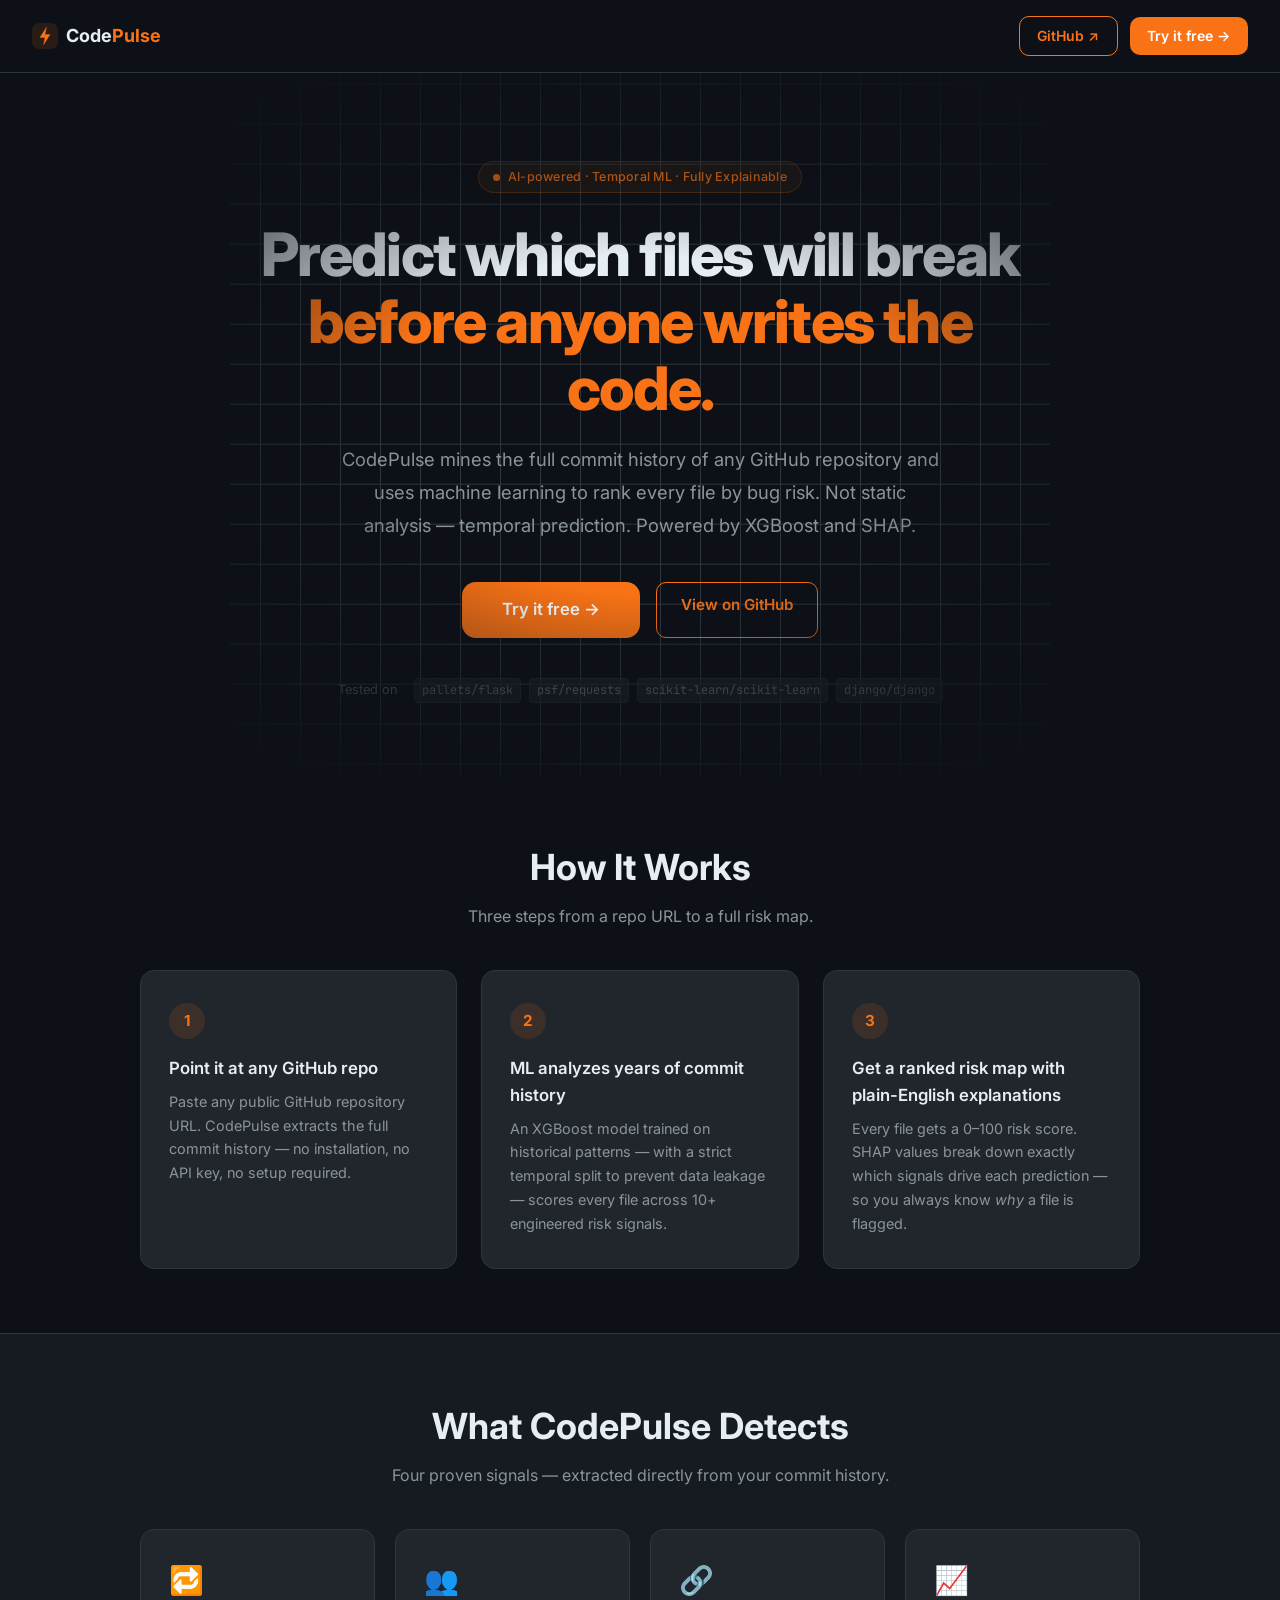
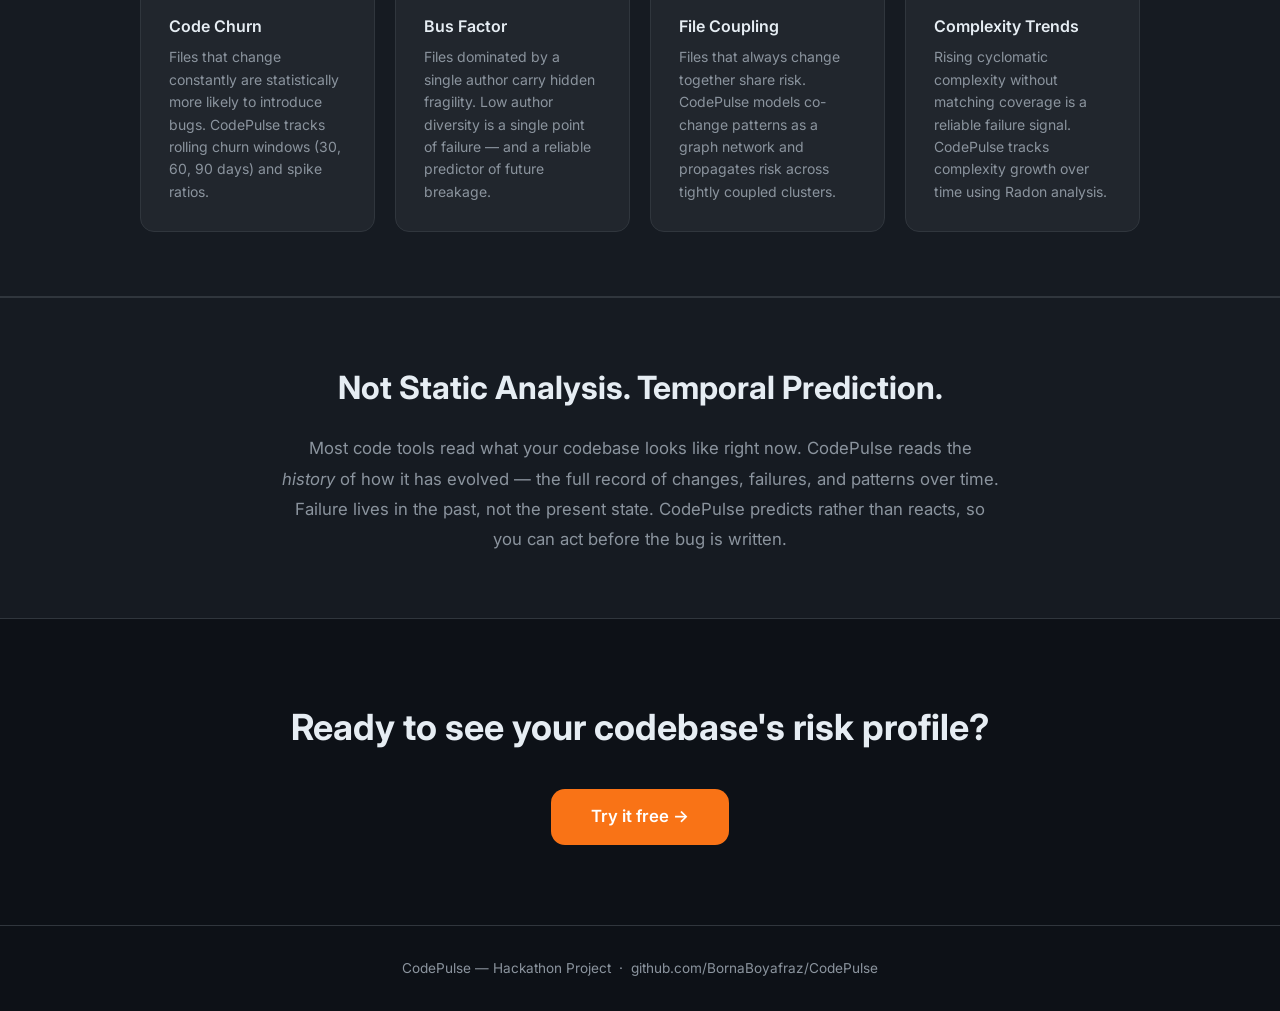
==== frontend/landing.html @ 40eefdd3 "feat: add landing page and remove auth — open app, single Try-it CTA - landing.html: hero with anima" ====
<!DOCTYPE html>
<html lang="en">
<head>
  <meta charset="UTF-8" />
  <meta name="viewport" content="width=device-width, initial-scale=1.0" />
  <title>CodePulse — Predictive Code Risk</title>
  <meta name="description" content="CodePulse mines your git history and uses machine learning to rank every file by bug risk — before anyone writes the code." />

  <!-- Fonts -->
  <link rel="preconnect" href="https://fonts.googleapis.com" />
  <link rel="preconnect" href="https://fonts.gstatic.com" crossorigin />
  <link href="https://fonts.googleapis.com/css2?family=Inter:wght@400;500;600;700;800&family=JetBrains+Mono:wght@400;500&display=swap" rel="stylesheet" />

  <!-- Styles -->
  <link rel="stylesheet" href="css/landing.css" />
</head>
<body>

  <!-- ══════════════ NAVBAR ══════════════ -->
  <nav class="site-nav" aria-label="CodePulse navigation">
    <a href="/landing.html" class="nav-brand" aria-label="CodePulse home">
      <svg width="26" height="26" viewBox="0 0 36 36" fill="none" aria-hidden="true" xmlns="http://www.w3.org/2000/svg">
        <rect width="36" height="36" rx="10" fill="#f97316" fill-opacity="0.12"/>
        <path d="M20 6L11 20H18L16 30L25 16H18L20 6Z" fill="#f97316" stroke="#f97316" stroke-width="0.5" stroke-linejoin="round"/>
      </svg>
      <span>Code<span class="accent">Pulse</span></span>
    </a>
    <div class="nav-actions">
      <a href="https://github.com/BornaBoyafraz/CodePulse" target="_blank" rel="noopener" class="btn-outline" style="font-size:0.875rem; padding:0.5rem 1.1rem;">
        GitHub ↗
      </a>
      <a href="/index.html" class="btn-primary" style="font-size:0.875rem; padding:0.5rem 1.1rem;">
        Try it free →
      </a>
    </div>
  </nav>

  <!-- ══════════════ HERO ══════════════ -->
  <section class="hero hero-bg" aria-label="Hero">

    <!-- Eyebrow badge -->
    <div class="hero-badge" aria-label="Product type">
      <span class="badge-dot"></span>
      AI-powered · Temporal ML · Fully Explainable
    </div>

    <h1>
      Predict which files will break<br />
      <span class="accent">before anyone writes the code.</span>
    </h1>
    <p class="sub">
      CodePulse mines the full commit history of any GitHub repository and uses
      machine learning to rank every file by bug risk. Not static analysis — temporal prediction.
      Powered by XGBoost and SHAP.
    </p>
    <div class="hero-cta">
      <a href="/index.html" class="btn-primary lg">Try it free →</a>
      <a href="https://github.com/BornaBoyafraz/CodePulse" target="_blank" rel="noopener" class="btn-outline lg">View on GitHub</a>
    </div>

    <!-- Demo strip -->
    <p class="demo-strip">
      Tested on &nbsp;
      <span class="repo-tag">pallets/flask</span>
      <span class="repo-tag">psf/requests</span>
      <span class="repo-tag">scikit-learn/scikit-learn</span>
      <span class="repo-tag">django/django</span>
    </p>

  </section>

  <!-- ══════════════ HOW IT WORKS ══════════════ -->
  <section class="section" aria-label="How it works">
    <div class="section-label">
      <h2>How It Works</h2>
      <p>Three steps from a repo URL to a full risk map.</p>
    </div>

    <div class="steps-grid">

      <div class="step-card">
        <div class="step-number">1</div>
        <h3>Point it at any GitHub repo</h3>
        <p>
          Paste any public GitHub repository URL. CodePulse extracts the full commit
          history — no installation, no API key, no setup required.
        </p>
      </div>

      <div class="step-card">
        <div class="step-number">2</div>
        <h3>ML analyzes years of commit history</h3>
        <p>
          An XGBoost model trained on historical patterns — with a strict temporal split
          to prevent data leakage — scores every file across 10+ engineered risk signals.
        </p>
      </div>

      <div class="step-card">
        <div class="step-number">3</div>
        <h3>Get a ranked risk map with plain-English explanations</h3>
        <p>
          Every file gets a 0–100 risk score. SHAP values break down exactly which
          signals drive each prediction — so you always know <em>why</em> a file is flagged.
        </p>
      </div>

    </div>
  </section>

  <!-- ══════════════ WHAT IT DETECTS ══════════════ -->
  <section class="section" style="background: var(--bg-secondary); border-top: 1px solid var(--border); border-bottom: 1px solid var(--border);" aria-label="Risk signals">
    <div class="section-label">
      <h2>What CodePulse Detects</h2>
      <p>Four proven signals — extracted directly from your commit history.</p>
    </div>

    <div class="features-grid">

      <div class="feature-card">
        <div class="feature-icon">🔁</div>
        <h3>Code Churn</h3>
        <p>
          Files that change constantly are statistically more likely to introduce bugs.
          CodePulse tracks rolling churn windows (30, 60, 90 days) and spike ratios.
        </p>
      </div>

      <div class="feature-card">
        <div class="feature-icon">👥</div>
        <h3>Bus Factor</h3>
        <p>
          Files dominated by a single author carry hidden fragility. Low author diversity
          is a single point of failure — and a reliable predictor of future breakage.
        </p>
      </div>

      <div class="feature-card">
        <div class="feature-icon">🔗</div>
        <h3>File Coupling</h3>
        <p>
          Files that always change together share risk. CodePulse models co-change
          patterns as a graph network and propagates risk across tightly coupled clusters.
        </p>
      </div>

      <div class="feature-card">
        <div class="feature-icon">📈</div>
        <h3>Complexity Trends</h3>
        <p>
          Rising cyclomatic complexity without matching coverage is a reliable failure
          signal. CodePulse tracks complexity growth over time using Radon analysis.
        </p>
      </div>

    </div>
  </section>

  <!-- ══════════════ WHY IT'S DIFFERENT ══════════════ -->
  <section class="section why-section" aria-label="Why CodePulse is different">
    <div class="why-inner">
      <h2>Not Static Analysis. Temporal Prediction.</h2>
      <p>
        Most code tools read what your codebase looks like right now. CodePulse reads the
        <em>history</em> of how it has evolved — the full record of changes, failures, and
        patterns over time. Failure lives in the past, not the present state. CodePulse
        predicts rather than reacts, so you can act before the bug is written.
      </p>
    </div>
  </section>

  <!-- ══════════════ CTA BANNER ══════════════ -->
  <section class="cta-banner" aria-label="Call to action">
    <h2>Ready to see your codebase's risk profile?</h2>
    <a href="/index.html" class="btn-primary lg">Try it free →</a>
  </section>

  <!-- ══════════════ FOOTER ══════════════ -->
  <footer class="site-footer" aria-label="Site footer">
    CodePulse — Hackathon Project &nbsp;·&nbsp;
    <a href="https://github.com/BornaBoyafraz/CodePulse" target="_blank" rel="noopener">
      github.com/BornaBoyafraz/CodePulse
    </a>
  </footer>

</body>
</html>
---- frontend/css/landing.css ----
/* CodePulse — Auth & Landing Pages Stylesheet
   Used by: landing.html, login.html, signup.html
   Dark theme consistent with the main app (style.css).
   ─────────────────────────────────────────────────────────────── */

/* ─── Design tokens (mirror style.css) ───────────────────────── */
:root {
  --bg-primary:     #0d1117;
  --bg-secondary:   #161b22;
  --bg-card:        #21262d;
  --border:         #30363d;
  --text-primary:   #e6edf3;
  --text-secondary: #8b949e;
  --accent:         #f97316;
  --accent-hover:   #ea6c0a;
  --accent-dim:     rgba(249, 115, 22, 0.12);
  --risk-red:       #f85149;
  --font-sans:      'Inter', system-ui, -apple-system, sans-serif;
  --radius-sm:      6px;
  --radius-md:      10px;
  --radius-lg:      14px;
}

/* ─── Base ───────────────────────────────────────────────────── */
*, *::before, *::after { box-sizing: border-box; margin: 0; padding: 0; }

html { scroll-behavior: smooth; }

body {
  background: var(--bg-primary);
  color: var(--text-primary);
  font-family: var(--font-sans);
  font-size: 1rem;
  line-height: 1.6;
  min-height: 100vh;
}

a { color: var(--accent); text-decoration: none; }
a:hover { text-decoration: underline; }

/* ─── Navbar ─────────────────────────────────────────────────── */
.site-nav {
  display: flex;
  align-items: center;
  justify-content: space-between;
  padding: 1rem 2rem;
  border-bottom: 1px solid var(--border);
  background: var(--bg-primary);
  position: sticky;
  top: 0;
  z-index: 10;
}

.nav-brand {
  display: flex;
  align-items: center;
  gap: 0.5rem;
  font-size: 1.125rem;
  font-weight: 700;
  color: var(--text-primary);
  text-decoration: none;
}

.nav-brand:hover { text-decoration: none; }

.nav-brand .accent { color: var(--accent); }

.nav-actions { display: flex; align-items: center; gap: 0.75rem; }

/* ─── Buttons ────────────────────────────────────────────────── */
.btn-primary {
  background: var(--accent);
  color: #fff;
  border: none;
  padding: 0.65rem 1.5rem;
  border-radius: var(--radius-md);
  font-size: 0.95rem;
  font-weight: 600;
  cursor: pointer;
  transition: background 0.2s;
  display: inline-block;
  text-align: center;
}

.btn-primary:hover {
  background: var(--accent-hover);
  text-decoration: none;
  box-shadow: 0 4px 20px rgba(249, 115, 22, 0.35);
}

.btn-primary.lg { padding: 0.9rem 2.5rem; font-size: 1.05rem; border-radius: var(--radius-lg); }

.btn-outline {
  background: transparent;
  color: var(--accent);
  border: 1.5px solid var(--accent);
  padding: 0.65rem 1.5rem;
  border-radius: var(--radius-md);
  font-size: 0.95rem;
  font-weight: 600;
  cursor: pointer;
  transition: background 0.2s, color 0.2s;
  display: inline-block;
  text-align: center;
}

.btn-outline:hover { background: var(--accent); color: #fff; text-decoration: none; }

/* ─── Hero ───────────────────────────────────────────────────── */
.hero {
  text-align: center;
  padding: 5.5rem 1.5rem 4.5rem;
  max-width: 820px;
  margin: 0 auto;
}

/* Eyebrow badge */
.hero-badge {
  display: inline-flex;
  align-items: center;
  gap: 0.5rem;
  background: rgba(249, 115, 22, 0.08);
  border: 1px solid rgba(249, 115, 22, 0.25);
  border-radius: 100px;
  padding: 0.3rem 0.9rem;
  font-size: 0.78rem;
  font-weight: 500;
  color: var(--accent);
  letter-spacing: 0.02em;
  margin-bottom: 1.75rem;
}

.badge-dot {
  width: 7px;
  height: 7px;
  border-radius: 50%;
  background: var(--accent);
  display: inline-block;
  animation: pulse-dot 2s ease-in-out infinite;
}

@keyframes pulse-dot {
  0%, 100% { opacity: 1; transform: scale(1); }
  50% { opacity: 0.5; transform: scale(0.85); }
}

.hero h1 {
  font-size: clamp(2.25rem, 5.5vw, 3.75rem);
  font-weight: 800;
  line-height: 1.12;
  letter-spacing: -0.03em;
  color: var(--text-primary);
  margin-bottom: 1.25rem;
}

.hero h1 .accent { color: var(--accent); }

.hero .sub {
  color: var(--text-secondary);
  font-size: clamp(1rem, 2vw, 1.15rem);
  max-width: 600px;
  margin: 0 auto 2.5rem;
  line-height: 1.8;
}

.hero-cta {
  display: flex;
  justify-content: center;
  gap: 1rem;
  flex-wrap: wrap;
  margin-bottom: 2.5rem;
}

/* Demo strip */
.demo-strip {
  font-size: 0.8rem;
  color: var(--text-secondary);
  opacity: 0.65;
  max-width: none;
  display: flex;
  align-items: center;
  justify-content: center;
  gap: 0.5rem;
  flex-wrap: wrap;
}

.repo-tag {
  font-family: 'JetBrains Mono', 'Courier New', monospace;
  font-size: 0.75rem;
  background: var(--bg-card);
  border: 1px solid var(--border);
  border-radius: 4px;
  padding: 2px 7px;
  color: var(--text-secondary);
}

/* ─── Section headers ────────────────────────────────────────── */
.section { padding: 4rem 1.5rem; }

.section-label {
  text-align: center;
  margin-bottom: 2.5rem;
}

.section-label h2 {
  font-size: clamp(1.5rem, 3.5vw, 2.25rem);
  font-weight: 700;
  color: var(--text-primary);
}

.section-label p {
  color: var(--text-secondary);
  font-size: 1rem;
  margin-top: 0.5rem;
}

/* ─── How it works: step cards ───────────────────────────────── */
.steps-grid {
  display: grid;
  grid-template-columns: repeat(auto-fit, minmax(240px, 1fr));
  gap: 1.5rem;
  max-width: 1000px;
  margin: 0 auto;
}

.step-card {
  background: var(--bg-card);
  border: 1px solid var(--border);
  border-radius: var(--radius-lg);
  padding: 2rem 1.75rem;
  transition: border-color 0.2s;
}

.step-card:hover { border-color: var(--accent); }

.step-number {
  display: inline-flex;
  align-items: center;
  justify-content: center;
  width: 2.25rem;
  height: 2.25rem;
  background: var(--accent-dim);
  color: var(--accent);
  border-radius: 50%;
  font-weight: 700;
  font-size: 0.95rem;
  margin-bottom: 1rem;
}

.step-card h3 { font-size: 1.05rem; font-weight: 600; margin-bottom: 0.5rem; }
.step-card p  { color: var(--text-secondary); font-size: 0.9rem; line-height: 1.65; }

/* ─── Feature cards ─────────────────────────────────────────── */
.features-grid {
  display: grid;
  grid-template-columns: repeat(auto-fit, minmax(220px, 1fr));
  gap: 1.25rem;
  max-width: 1000px;
  margin: 0 auto;
}

.feature-card {
  background: var(--bg-card);
  border: 1px solid var(--border);
  border-radius: var(--radius-lg);
  padding: 1.75rem;
  transition: border-color 0.2s;
}

.feature-card:hover { border-color: var(--accent); }

.feature-icon { font-size: 1.75rem; margin-bottom: 0.75rem; }

.feature-card h3 { font-size: 1rem; font-weight: 600; margin-bottom: 0.4rem; }
.feature-card p  { color: var(--text-secondary); font-size: 0.875rem; line-height: 1.6; }

/* ─── Why different ─────────────────────────────────────────── */
.why-section {
  background: var(--bg-secondary);
  border-top: 1px solid var(--border);
  border-bottom: 1px solid var(--border);
}

.why-inner {
  max-width: 720px;
  margin: 0 auto;
  text-align: center;
}

.why-inner h2 {
  font-size: clamp(1.4rem, 3vw, 2rem);
  font-weight: 700;
  margin-bottom: 1.25rem;
}

.why-inner p {
  color: var(--text-secondary);
  font-size: 1.05rem;
  line-height: 1.8;
}

/* ─── CTA banner ─────────────────────────────────────────────── */
.cta-banner {
  text-align: center;
  padding: 5rem 1.5rem;
}

.cta-banner h2 {
  font-size: clamp(1.5rem, 3.5vw, 2.25rem);
  font-weight: 700;
  margin-bottom: 2rem;
}

/* ─── Footer ─────────────────────────────────────────────────── */
.site-footer {
  text-align: center;
  padding: 2rem;
  border-top: 1px solid var(--border);
  color: var(--text-secondary);
  font-size: 0.85rem;
}

.site-footer a { color: var(--text-secondary); }
.site-footer a:hover { color: var(--accent); text-decoration: none; }

/* ─── Auth card (login / signup) ─────────────────────────────── */
.auth-page {
  min-height: 100vh;
  display: flex;
  flex-direction: column;
  align-items: center;
  justify-content: center;
  padding: 2rem 1rem;
  background: var(--bg-primary);
}

.auth-logo {
  display: flex;
  align-items: center;
  gap: 0.5rem;
  font-size: 1.25rem;
  font-weight: 700;
  color: var(--text-primary);
  margin-bottom: 2rem;
  text-decoration: none;
}

.auth-logo:hover { text-decoration: none; }
.auth-logo .accent { color: var(--accent); }

.auth-card {
  background: var(--bg-card);
  border: 1px solid var(--border);
  border-radius: var(--radius-lg);
  padding: 2.5rem 2rem;
  width: 100%;
  max-width: 420px;
}

.auth-card h1 {
  font-size: 1.4rem;
  font-weight: 700;
  margin-bottom: 1.75rem;
  color: var(--text-primary);
}

/* ─── Form elements ─────────────────────────────────────────── */
.form-group { margin-bottom: 1.25rem; }

.form-group label {
  display: block;
  color: var(--text-secondary);
  font-size: 0.875rem;
  font-weight: 500;
  margin-bottom: 0.4rem;
}

.form-group input {
  width: 100%;
  background: var(--bg-secondary);
  border: 1px solid var(--border);
  border-radius: var(--radius-md);
  color: var(--text-primary);
  padding: 0.7rem 0.9rem;
  font-size: 0.95rem;
  font-family: var(--font-sans);
  transition: border-color 0.15s, outline 0.15s;
}

.form-group input:focus {
  outline: 2px solid var(--accent);
  border-color: transparent;
}

.form-group input::placeholder { color: #555f6e; }

.form-submit { margin-top: 0.5rem; }

.btn-full {
  width: 100%;
  padding: 0.75rem;
  font-size: 1rem;
}

/* ─── Error message ─────────────────────────────────────────── */
.error-msg {
  color: var(--risk-red);
  background: rgba(248, 81, 73, 0.1);
  border: 1px solid rgba(248, 81, 73, 0.4);
  border-radius: var(--radius-md);
  padding: 0.65rem 1rem;
  font-size: 0.875rem;
  margin-bottom: 1.25rem;
  display: none;
}

.error-msg.visible { display: block; }

/* ─── Auth footer link ─────────────────────────────────────── */
.auth-switch {
  text-align: center;
  margin-top: 1.5rem;
  font-size: 0.875rem;
  color: var(--text-secondary);
}

.auth-switch a { color: var(--accent); font-weight: 500; }

/* ─── Subtle grid background (hero) ─────────────────────────── */
.hero-bg {
  background-image:
    linear-gradient(var(--border) 1px, transparent 1px),
    linear-gradient(90deg, var(--border) 1px, transparent 1px);
  background-size: 40px 40px;
  background-position: center center;
  /* Fade the grid out at the edges */
  -webkit-mask-image: radial-gradient(ellipse 80% 60% at 50% 50%, #000 40%, transparent 100%);
  mask-image: radial-gradient(ellipse 80% 60% at 50% 50%, #000 40%, transparent 100%);
}

/* ─── Responsive ─────────────────────────────────────────────── */
@media (max-width: 640px) {
  .hero { padding: 4rem 1rem 3.5rem; }
  .site-nav { padding: 0.85rem 1rem; }
  .auth-card { padding: 2rem 1.25rem; }
  .steps-grid, .features-grid { gap: 1rem; }
}
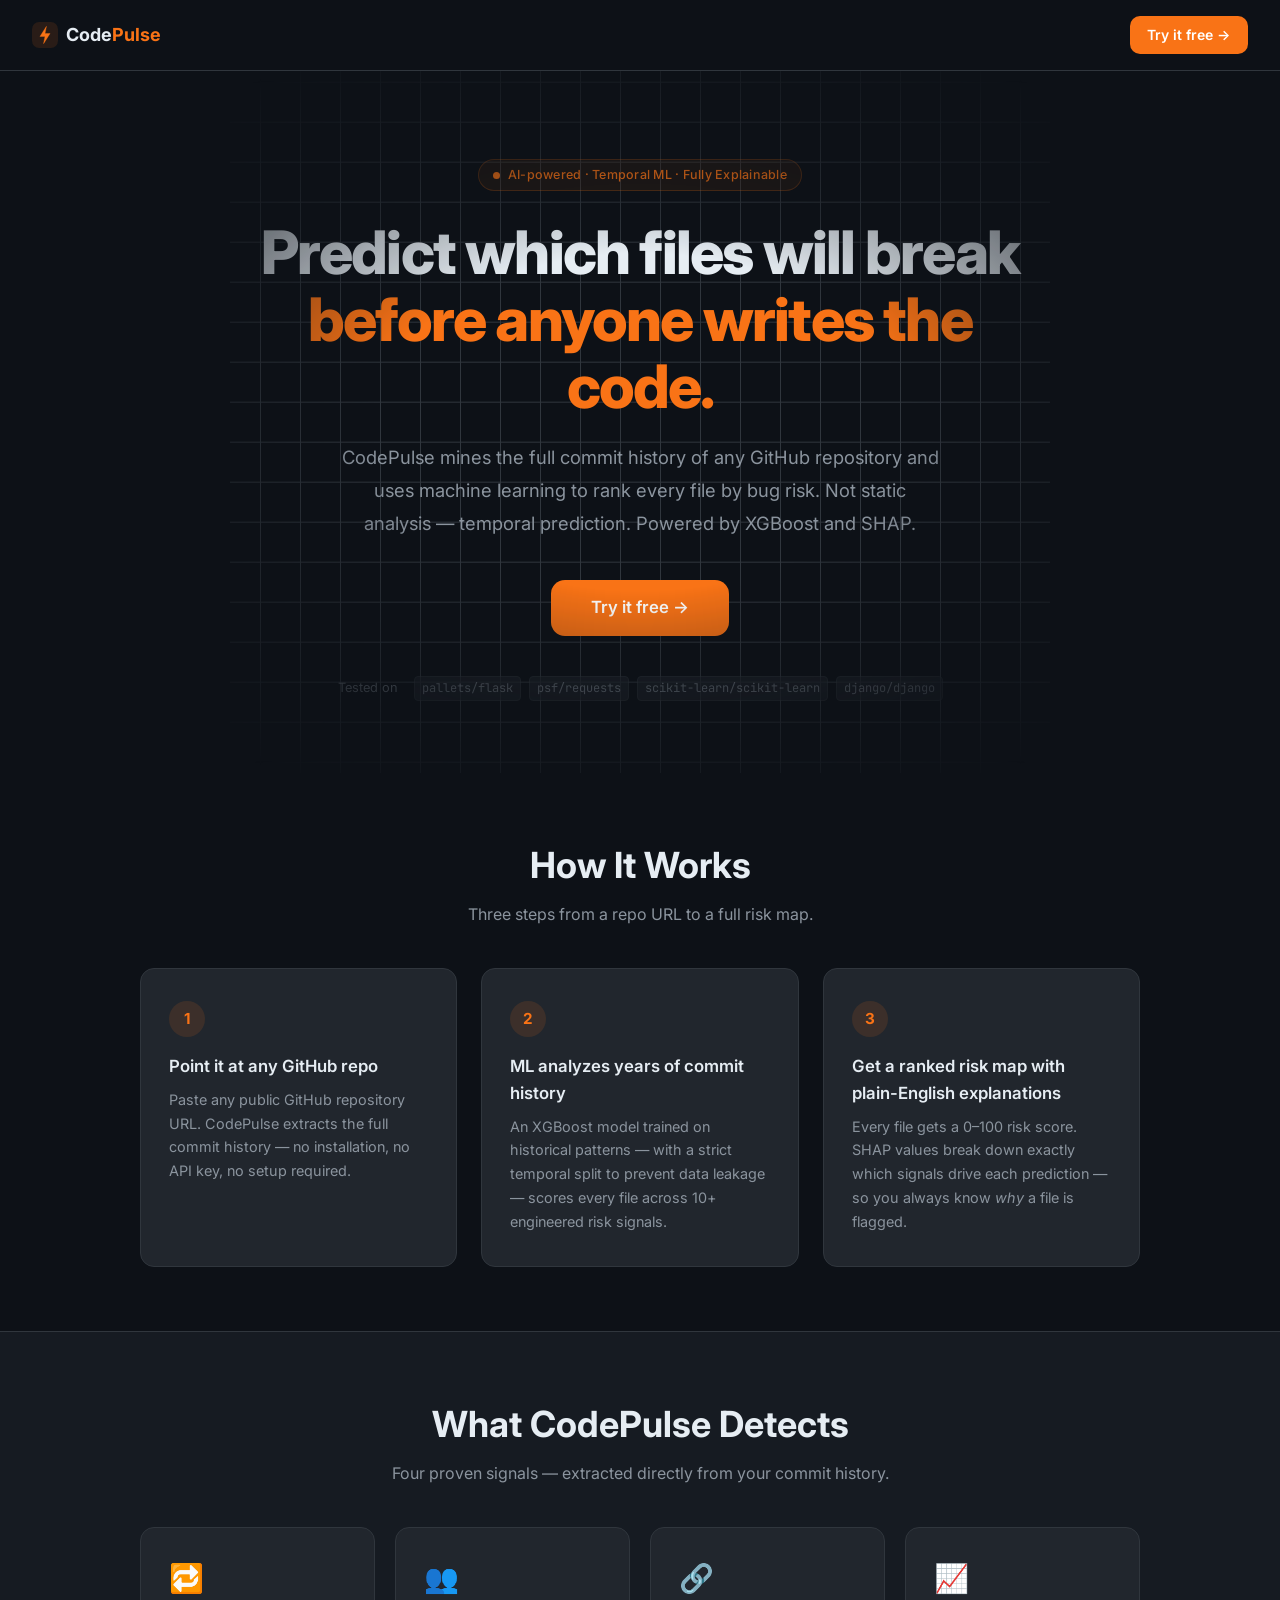
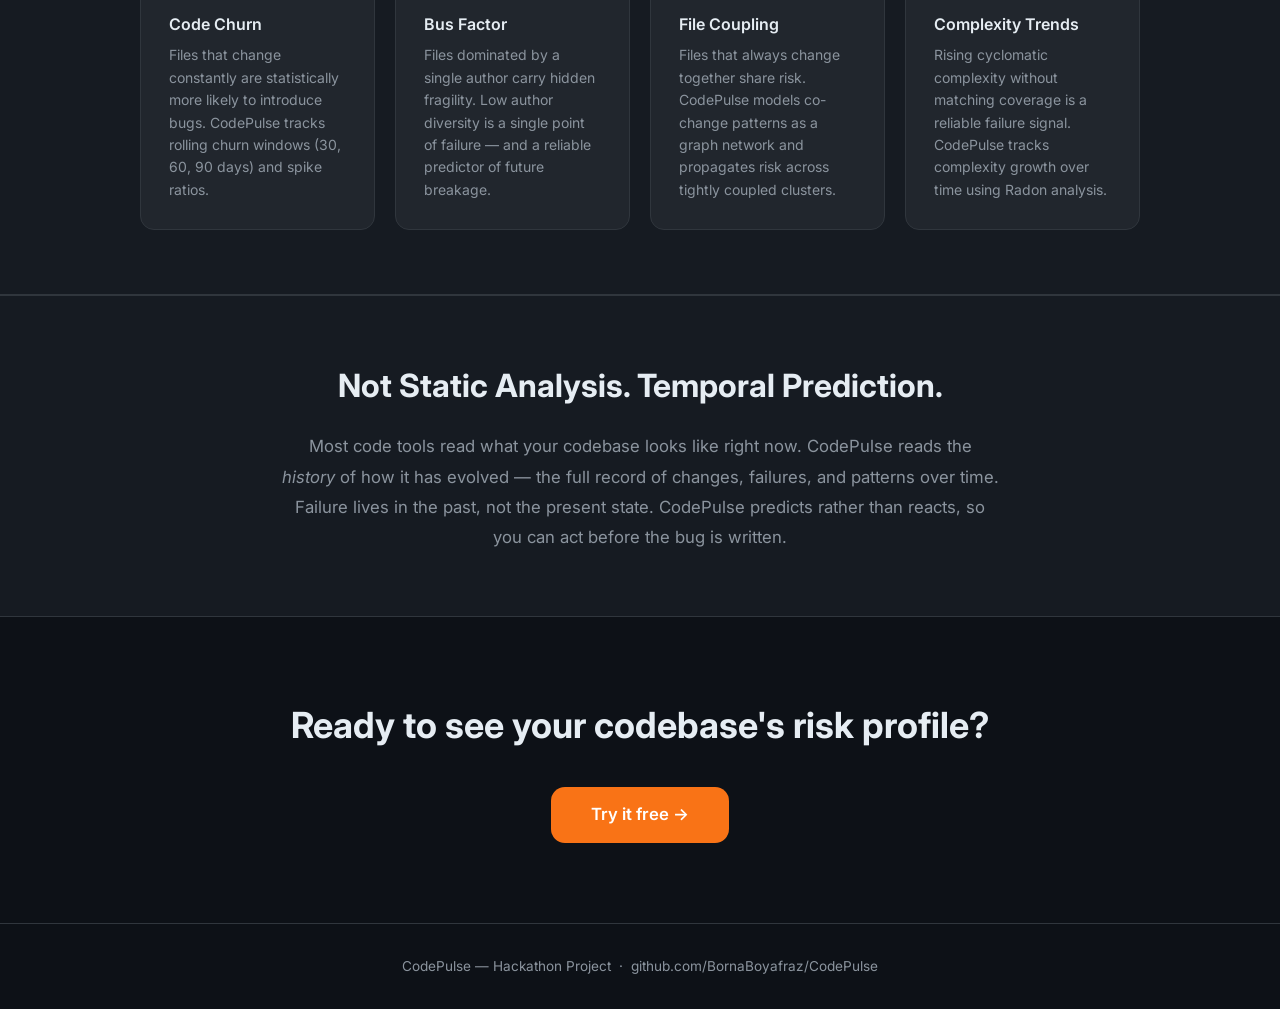
==== commit cdd81c13: "style: remove GitHub buttons from navbar and hero on landing page" ====
--- a/frontend/landing.html
+++ b/frontend/landing.html
@@ -26,9 +26,6 @@
       <span>Code<span class="accent">Pulse</span></span>
     </a>
     <div class="nav-actions">
-      <a href="https://github.com/BornaBoyafraz/CodePulse" target="_blank" rel="noopener" class="btn-outline" style="font-size:0.875rem; padding:0.5rem 1.1rem;">
-        GitHub ↗
-      </a>
       <a href="/index.html" class="btn-primary" style="font-size:0.875rem; padding:0.5rem 1.1rem;">
         Try it free →
       </a>
@@ -55,7 +52,6 @@
     </p>
     <div class="hero-cta">
       <a href="/index.html" class="btn-primary lg">Try it free →</a>
-      <a href="https://github.com/BornaBoyafraz/CodePulse" target="_blank" rel="noopener" class="btn-outline lg">View on GitHub</a>
     </div>
 
     <!-- Demo strip -->
